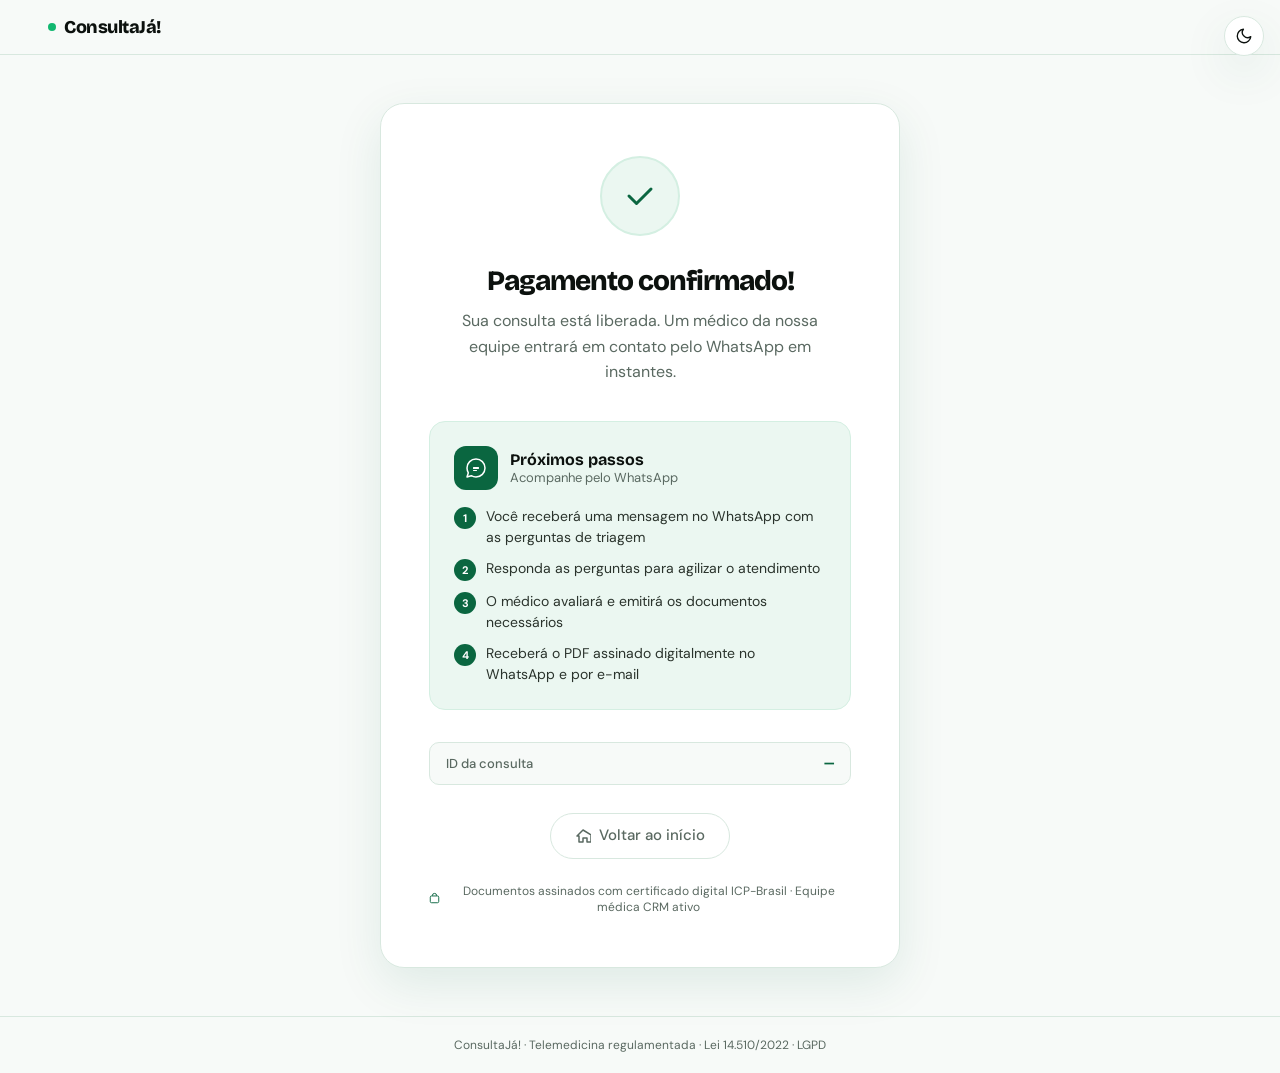
==== confirmacao.html @ ecbd7cae "feat(css): adiciona .cj-card ao design system + migra confirmacao components.css: - .cj-card (bg sur" ====
<!DOCTYPE html>
<html lang="pt-BR">
<head>
<meta charset="UTF-8">
<meta name="viewport" content="width=device-width, initial-scale=1.0">
<title>Consulta Confirmada — ConsultaJá!</title>

<!-- Theme init (evita FOUC) -->
<script>
(function(){
  const s = localStorage.getItem('cj-theme');
  const d = window.matchMedia && window.matchMedia('(prefers-color-scheme: dark)').matches;
  document.documentElement.setAttribute('data-theme', s || (d ? 'dark' : 'light'));
})();
</script>

<link href="https://fonts.googleapis.com/css2?family=Bricolage+Grotesque:opsz,wght@12..96,400;12..96,500;12..96,700;12..96,800&family=DM+Sans:ital,opsz,wght@0,9..40,300;0,9..40,400;0,9..40,500;1,9..40,300&display=swap" rel="stylesheet">
<link rel="stylesheet" href="css/theme.css">
<link rel="stylesheet" href="css/components.css">
<style>
*,*::before,*::after{box-sizing:border-box;margin:0;padding:0}
/* Variáveis principais herdadas de theme.css */
html,body{height:100%;margin:0}
body{
  font-family:'DM Sans',sans-serif;
  min-height:100vh;
  display:flex;flex-direction:column;
}

nav{
  display:flex;align-items:center;justify-content:space-between;
  padding:16px 48px;
  border-bottom:1px solid var(--border);
  background:var(--white);
}
.logo{
  font-family:'Bricolage Grotesque',sans-serif;
  font-size:18px;font-weight:800;color:var(--ink);
  text-decoration:none;letter-spacing:-.5px;
  display:flex;align-items:center;gap:8px;
}
.logo-dot{width:8px;height:8px;border-radius:50%;background:var(--green3)}

main{
  flex:1;display:flex;align-items:center;justify-content:center;
  padding:48px 24px;
}

/* base + sombra agora vem do .cj-card.cj-card-xl.cj-card-shadow (components.css) */
.card{
  padding:52px 48px;          /* override do .cj-card-xl (32px) — mantém respiro original */
  max-width:520px;width:100%;
  text-align:center;
  opacity:0;
  animation:cardIn .6s .1s forwards;
}
@keyframes cardIn{
  from{opacity:0;transform:translateY(24px)}
  to{opacity:1;transform:translateY(0)}
}

.check-circle{
  width:80px;height:80px;border-radius:50%;
  background:var(--pale);
  border:2px solid var(--pale2);
  display:flex;align-items:center;justify-content:center;
  margin:0 auto 28px;
  animation:popIn .5s .4s both;
}
@keyframes popIn{
  from{transform:scale(0)}
  to{transform:scale(1)}
}
.check-circle svg{color:var(--green)}

.card-title{
  font-family:'Bricolage Grotesque',sans-serif;
  font-size:28px;font-weight:800;
  color:var(--ink);letter-spacing:-1px;
  margin-bottom:10px;
}
.card-sub{
  font-size:16px;color:var(--muted);
  line-height:1.6;margin-bottom:36px;
  max-width:380px;margin-left:auto;margin-right:auto;
}

/* WhatsApp info */
.wpp-box{
  background:var(--pale);
  border:1.5px solid var(--pale2);
  border-radius:16px;
  padding:24px;
  margin-bottom:32px;
  text-align:left;
}
.wpp-header{
  display:flex;align-items:center;gap:12px;
  margin-bottom:16px;
}
.wpp-icon{
  width:44px;height:44px;border-radius:12px;
  background:var(--green);
  display:flex;align-items:center;justify-content:center;
  color:#fff;flex-shrink:0;
}
.wpp-title{
  font-family:'Bricolage Grotesque',sans-serif;
  font-size:16px;font-weight:700;color:var(--ink);
}
.wpp-sub{font-size:13px;color:var(--muted)}
.wpp-steps{list-style:none;display:flex;flex-direction:column;gap:10px}
.wpp-step{
  display:flex;align-items:flex-start;gap:10px;
  font-size:14px;color:var(--ink2);line-height:1.5;
}
.wpp-num{
  width:22px;height:22px;border-radius:50%;
  background:var(--green);color:#fff;
  font-size:11px;font-weight:700;
  display:flex;align-items:center;justify-content:center;
  flex-shrink:0;margin-top:1px;
}

/* ID consulta */
.consulta-id{
  background:var(--white);
  border:1px solid var(--border);
  border-radius:10px;
  padding:12px 16px;
  display:flex;align-items:center;justify-content:space-between;
  margin-bottom:28px;
  font-size:13px;
}
.id-label{color:var(--muted);font-weight:500}
.id-value{
  font-family:'Bricolage Grotesque',sans-serif;
  font-weight:700;color:var(--green);
  letter-spacing:.5px;
}

.btn-home{
  display:inline-flex;align-items:center;gap:8px;
  background:var(--green);color:#fff;
  font-family:'DM Sans',sans-serif;font-size:15px;font-weight:500;
  padding:14px 32px;border-radius:100px;
  text-decoration:none;
  transition:background .2s,transform .15s;
  box-shadow:0 4px 20px rgba(10,102,64,.2);
}
.btn-home:hover{background:var(--green2);transform:translateY(-1px)}

.trust-row{
  margin-top:24px;
  display:flex;align-items:center;justify-content:center;gap:6px;
  font-size:12px;color:var(--muted);
}
.trust-row svg{color:var(--green)}

footer{
  padding:20px 48px;
  border-top:1px solid var(--border);
  text-align:center;
  font-size:12px;color:var(--muted);
}

@media(max-width:600px){
  nav{padding:14px 20px}
  main{padding:24px 16px;align-items:flex-start}
  .card{padding:36px 24px}
  footer{padding:16px 20px}
}
</style>
</head>
<body>
<button class="theme-toggle-fab" onclick="cjToggleTheme()" aria-label="Alternar tema dark/light" title="Alternar tema">
  <svg class="icon-moon" viewBox="0 0 24 24" fill="none" stroke="currentColor" stroke-width="1.8" stroke-linecap="round" stroke-linejoin="round"><path d="M21 12.79A9 9 0 1 1 11.21 3 7 7 0 0 0 21 12.79z"/></svg>
  <svg class="icon-sun" viewBox="0 0 24 24" fill="none" stroke="currentColor" stroke-width="1.8" stroke-linecap="round" stroke-linejoin="round"><circle cx="12" cy="12" r="4"/><path d="M12 2v2M12 20v2M4.93 4.93l1.41 1.41M17.66 17.66l1.41 1.41M2 12h2M20 12h2M4.93 19.07l1.41-1.41M17.66 6.34l1.41-1.41"/></svg>
</button>
<script>
function cjToggleTheme(){const c=document.documentElement.getAttribute('data-theme')||'light';const n=c==='dark'?'light':'dark';document.documentElement.setAttribute('data-theme',n);localStorage.setItem('cj-theme',n)}
</script>

<nav>
  <a href="index.html" class="logo">
    <div class="logo-dot"></div>
    ConsultaJá!
  </a>
</nav>

<main>
  <div class="card cj-card cj-card-xl cj-card-shadow">
    <div class="check-circle">
      <svg width="36" height="36" viewBox="0 0 36 36" fill="none">
        <path d="M7 18l7.5 7.5L29 11" stroke="currentColor" stroke-width="3" stroke-linecap="round" stroke-linejoin="round"/>
      </svg>
    </div>

    <div class="card-title">Pagamento confirmado!</div>
    <p class="card-sub">
      Sua consulta está liberada. Um médico da nossa equipe entrará em contato pelo WhatsApp em instantes.
    </p>

    <div class="wpp-box">
      <div class="wpp-header">
        <div class="wpp-icon">
          <svg width="22" height="22" viewBox="0 0 22 22" fill="none">
            <path d="M11 2C6.03 2 2 6.03 2 11c0 1.77.49 3.42 1.34 4.83L2 20l4.3-1.31A8.96 8.96 0 0011 20c4.97 0 9-4.03 9-9s-4.03-9-9-9z" stroke="white" stroke-width="1.5" stroke-linejoin="round"/>
            <path d="M8 10.5c0-.28.22-.5.5-.5h5c.28 0 .5.22.5.5v1c0 .28-.22.5-.5.5h-5a.5.5 0 01-.5-.5v-1zM8 13.5c0-.28.22-.5.5-.5h3c.28 0 .5.22.5.5v.5H8v-.5z" fill="white"/>
          </svg>
        </div>
        <div>
          <div class="wpp-title">Próximos passos</div>
          <div class="wpp-sub">Acompanhe pelo WhatsApp</div>
        </div>
      </div>
      <ul class="wpp-steps">
        <li class="wpp-step">
          <div class="wpp-num">1</div>
          Você receberá uma mensagem no WhatsApp com as perguntas de triagem
        </li>
        <li class="wpp-step">
          <div class="wpp-num">2</div>
          Responda as perguntas para agilizar o atendimento
        </li>
        <li class="wpp-step">
          <div class="wpp-num">3</div>
          O médico avaliará e emitirá os documentos necessários
        </li>
        <li class="wpp-step">
          <div class="wpp-num">4</div>
          Receberá o PDF assinado digitalmente no WhatsApp e por e-mail
        </li>
      </ul>
    </div>

    <div class="consulta-id">
      <span class="id-label">ID da consulta</span>
      <span class="id-value" id="consulta-id-display">—</span>
    </div>

    <button id="btn-acompanhar" type="button" style="
      display:none;
      width:100%;padding:14px 24px;margin-bottom:12px;
      background:var(--green);color:#fff;
      font-family:'DM Sans',sans-serif;font-size:15px;font-weight:600;
      border:none;border-radius:100px;cursor:pointer;
      box-shadow:0 4px 20px rgba(10,102,64,.2);
      transition:background .2s,transform .15s,opacity .2s;
      gap:8px;align-items:center;justify-content:center;">
      <svg width="16" height="16" viewBox="0 0 24 24" fill="none" style="vertical-align:middle;margin-right:6px">
        <rect x="3" y="4" width="18" height="14" rx="2" stroke="currentColor" stroke-width="1.7"/>
        <path d="M3 9h18M8 21h8M12 18v3" stroke="currentColor" stroke-width="1.7" stroke-linecap="round"/>
      </svg>
      <span id="btn-acompanhar-label">Acompanhar consulta no navegador</span>
    </button>
    <div id="btn-acompanhar-msg" style="
      display:none;font-size:12px;color:var(--muted);
      text-align:center;margin:-6px 0 14px;line-height:1.5;"></div>

    <a href="index.html" class="cj-btn-ghost">
      <svg width="16" height="16" viewBox="0 0 16 16" fill="none"><path d="M8 2L2 8h2v6h4v-4h4v4h4V8h2L8 2z" stroke="currentColor" stroke-width="1.5" stroke-linejoin="round"/></svg>
      Voltar ao início
    </a>

    <div class="trust-row">
      <svg width="13" height="13" viewBox="0 0 13 13" fill="none"><rect x="1.5" y="3.5" width="10" height="8" rx="1.5" stroke="currentColor" stroke-width="1.1"/><path d="M4 3.5V3a2.5 2.5 0 015 0v.5" stroke="currentColor" stroke-width="1.1"/></svg>
      Documentos assinados com certificado digital ICP-Brasil · Equipe médica CRM ativo
    </div>
  </div>
</main>

<footer>
  ConsultaJá! · Telemedicina regulamentada · Lei 14.510/2022 · LGPD
</footer>

<script>
// ── Detectar callback VIDaaS ──
const urlParams = new URLSearchParams(window.location.search);
const vidaasCode = urlParams.get('code');

if (vidaasCode) {
  // Veio do VIDaaS — processar token
  const codeVerifier = sessionStorage.getItem('vidaas_code_verifier');
  const medicoId = sessionStorage.getItem('vidaas_medico_id');
  const lifetime = sessionStorage.getItem('vidaas_lifetime') || '43200';

  const card = document.querySelector('.card');
  card.innerHTML = `
    <div style="text-align:center">
      <div style="width:48px;height:48px;border:3px solid var(--border);border-top-color:var(--green);border-radius:50%;animation:spin .8s linear infinite;margin:0 auto 20px"></div>
      <style>@keyframes spin{to{transform:rotate(360deg)}}</style>
      <div style="font-family:'Bricolage Grotesque',sans-serif;font-size:20px;font-weight:700;color:var(--ink);margin-bottom:8px">Ativando assinatura digital...</div>
      <div style="font-size:13px;color:var(--muted)">Aguarde, processando autorização</div>
    </div>
  `;

  if (!codeVerifier) {
    card.innerHTML = `
      <div style="text-align:center">
        <div style="font-size:20px;font-weight:700;color:#DC2626;margin-bottom:8px">Sessão expirada</div>
        <div style="font-size:13px;color:var(--muted);margin-bottom:20px">Inicie novamente pelo dashboard</div>
        <a href="dashboard.html" style="color:var(--green);font-weight:600;text-decoration:none">Voltar ao dashboard</a>
      </div>
    `;
  } else {
    fetch('https://n8nconsultaja.duckdns.org/webhook/consultaja-vidaas-token', {
      method: 'POST',
      headers: { 'Content-Type': 'application/json' },
      body: JSON.stringify({
        code: vidaasCode,
        code_verifier: codeVerifier,
        medico_id: medicoId,
        lifetime: parseInt(lifetime)
      })
    })
    .then(r => r.json())
    .then(data => {
      sessionStorage.removeItem('vidaas_code_verifier');
      sessionStorage.removeItem('vidaas_medico_id');
      sessionStorage.removeItem('vidaas_lifetime');

      if (data.success) {
        const hours = Math.round(parseInt(lifetime) / 3600);
        card.innerHTML = `
          <div style="text-align:center">
            <div style="width:64px;height:64px;border-radius:50%;background:var(--pale);display:flex;align-items:center;justify-content:center;margin:0 auto 20px">
              <svg width="28" height="28" viewBox="0 0 28 28" fill="none"><path d="M6 14l6 6 10-10" stroke="#0A6640" stroke-width="3" stroke-linecap="round" stroke-linejoin="round"/></svg>
            </div>
            <div style="font-family:'Bricolage Grotesque',sans-serif;font-size:20px;font-weight:700;color:var(--ink);margin-bottom:8px">Assinatura ativada!</div>
            <div style="font-size:14px;color:var(--green);font-weight:600;margin-bottom:4px">Válida por ${hours} horas</div>
            <div style="font-size:13px;color:var(--muted);margin-bottom:24px">Você já pode aprovar consultas e assinar documentos.</div>
            <a href="dashboard.html" style="display:inline-block;padding:12px 28px;background:var(--green);color:#fff;font-family:'DM Sans',sans-serif;font-size:14px;font-weight:600;border-radius:100px;text-decoration:none">Voltar ao dashboard</a>
          </div>
        `;
      } else {
        card.innerHTML = `
          <div style="text-align:center">
            <div style="font-size:20px;font-weight:700;color:#DC2626;margin-bottom:8px">Erro na ativação</div>
            <div style="font-size:13px;color:var(--muted);margin-bottom:20px">${data.error || 'Tente novamente pelo dashboard'}</div>
            <a href="dashboard.html" style="color:var(--green);font-weight:600;text-decoration:none">Voltar ao dashboard</a>
          </div>
        `;
      }
    })
    .catch(() => {
      card.innerHTML = `
        <div style="text-align:center">
          <div style="font-size:20px;font-weight:700;color:#DC2626;margin-bottom:8px">Erro de conexão</div>
          <div style="font-size:13px;color:var(--muted);margin-bottom:20px">Verifique sua internet e tente novamente</div>
          <a href="dashboard.html" style="color:var(--green);font-weight:600;text-decoration:none">Voltar ao dashboard</a>
        </div>
      `;
    });
  }
} else {
  // Fluxo normal — confirmação de pagamento
  const paymentId = sessionStorage.getItem('pix_payment_id') || '';
  document.getElementById('consulta-id-display').textContent = paymentId || '—';

  // ── Botão "Acompanhar consulta no navegador" ──
  // Chama Railway /paciente/iniciar-sessao-publica passando payment_id; backend
  // valida no Mercado Pago, gera JWT, retorna URL com ?t=<jwt>. Se a consulta
  // ainda não foi criada pelo n8n (race), faz retry automático.
  const API_BASE = 'https://web-production-0c606.up.railway.app';
  const btn = document.getElementById('btn-acompanhar');
  const btnLabel = document.getElementById('btn-acompanhar-label');
  const btnMsg = document.getElementById('btn-acompanhar-msg');

  if (!paymentId) {
    // Sem payment_id na sessionStorage — paciente abriu confirmacao.html
    // direto sem passar pelo Pix. Esconde o botão.
    btn.style.display = 'none';
  } else {
    btn.style.display = 'inline-flex';

    async function pedirSessao(tentativa = 1) {
      const MAX_TENTATIVAS = 4;
      const ESPERA_RETRY_MS = 3000;

      btnLabel.textContent = tentativa === 1 ? 'Abrindo sua consulta...' : `Aguardando processamento... (${tentativa}/${MAX_TENTATIVAS})`;
      btn.disabled = true;
      btn.style.opacity = '.7';
      btnMsg.style.display = 'none';

      try {
        const r = await fetch(`${API_BASE}/paciente/iniciar-sessao-publica`, {
          method: 'POST',
          headers: { 'Content-Type': 'application/json' },
          body: JSON.stringify({ payment_id: paymentId })
        });
        const data = await r.json();

        if (r.ok && data.ok && data.url) {
          window.location.href = data.url;
          return;
        }

        // 409 com retry=true → consulta ainda não criada pelo n8n, espera e tenta de novo
        if (r.status === 409 && data.retry && tentativa < MAX_TENTATIVAS) {
          setTimeout(() => pedirSessao(tentativa + 1), ESPERA_RETRY_MS);
          return;
        }

        // Outros erros → reabilita botão e mostra fallback (paciente pode tentar
        // novamente clicando, ou ignorar e seguir pelo WhatsApp).
        throw new Error(data.erro || `HTTP ${r.status}`);
      } catch (e) {
        btn.disabled = false;
        btn.style.opacity = '1';
        btn.style.cursor = 'pointer';
        btnLabel.textContent = 'Tentar abrir consulta de novo';
        btnMsg.style.display = 'block';
        btnMsg.textContent = 'Tudo certo — você também receberá as instruções pelo WhatsApp em instantes.';
      }
    }

    btn.addEventListener('click', () => pedirSessao(1));

    // ── Auto-redirect ── (reduz fricção pós-pagamento)
    // 1.2s de delay pra paciente ler "Pagamento confirmado!" antes de sair daqui.
    // Se falhar, fallback amigável reabilita o botão pra retentar manualmente.
    setTimeout(() => pedirSessao(1), 1200);
  }
}
</script>
</body>
</html>
---- css/theme.css ----
/* ╔═══════════════════════════════════════════════════════════════════════╗
   ║  ConsultaJá! — Variáveis de tema (light + dark)                       ║
   ║                                                                       ║
   ║  Importado por todas as páginas via:                                  ║
   ║    <link rel="stylesheet" href="css/theme.css">                       ║
   ║                                                                       ║
   ║  Toggle de tema fica APENAS no index.html. Outras páginas herdam      ║
   ║  via localStorage 'cj-theme'. Script de inicialização é inline no     ║
   ║  <head> de cada página pra evitar FOUC (flash of unstyled content):   ║
   ║                                                                       ║
   ║    <script>                                                           ║
   ║    (function(){                                                       ║
   ║      const s = localStorage.getItem('cj-theme');                      ║
   ║      const d = window.matchMedia('(prefers-color-scheme: dark)')      ║
   ║                  .matches;                                            ║
   ║      document.documentElement.setAttribute('data-theme',              ║
   ║        s || (d ? 'dark' : 'light'));                                  ║
   ║    })();                                                              ║
   ║    </script>                                                          ║
   ║                                                                       ║
   ║  Este arquivo NUNCA define layout — só variáveis + transições.        ║
   ║  Cada página mantém seu CSS específico inline.                        ║
   ╚═══════════════════════════════════════════════════════════════════════╝ */

:root,
[data-theme="light"] {
  /* ── Texto ── */
  --ink:           #0C110E;
  --ink2:          #2A332C;
  --muted:         #5A6961;

  /* ── Brand verde ── */
  --green:         #0A6640;
  --green2:        #0D8A55;
  --green3:        #12B870;

  /* ── Fundos suaves ── */
  --pale:          #EBF7F1;
  --pale2:         #D4EFE2;
  --white:         #F7FAF8;
  --border:        #D8E8DF;
  --chat-bg:       #F0F9F4;

  /* ── Surfaces (cards, modais, chat msgs do médico/IA) ── */
  --surface:       #FFFFFF;
  --surface-2:     #F7FAF8;
  --nav-bg:        rgba(247, 250, 248, 0.9);
  --overlay:       rgba(12, 17, 14, 0.4);

  /* ── Seções com fundo escuro (mantém escuro mesmo no light) ── */
  --dark-section:        #0C110E;
  --dark-section-text:   #F7FAF8;
  --dark-on-dark:        rgba(255, 255, 255, 0.55);
  --dark-on-dark-faint:  rgba(255, 255, 255, 0.08);

  /* ── Gradientes do hero (index.html) ── */
  --hero-grad-1: rgba(247, 250, 248, 0.97);
  --hero-grad-2: rgba(247, 250, 248, 0.94);
  --hero-grad-3: rgba(247, 250, 248, 0.75);
  --hero-grad-4: rgba(247, 250, 248, 0.35);
  --hero-grad-5: rgba(247, 250, 248, 0.15);

  /* ── Sombras ── */
  --shadow-soft:       0 32px 80px rgba(10, 102, 64, 0.12), 0 4px 16px rgba(0, 0, 0, 0.06);
  --shadow-card:       0 16px 48px rgba(10, 102, 64, 0.10);
  --shadow-btn:        0 6px 24px rgba(10, 102, 64, 0.28);
  --shadow-btn-hover:  0 10px 32px rgba(10, 102, 64, 0.38);
  --shadow-preco:      0 24px 60px rgba(10, 102, 64, 0.12);
  --ring-dot:          rgba(10, 102, 64, 0.06);

  /* ── Status (badges aguardando_medico, em_atendimento, concluida, etc) ──
     Mantemos pasteis pra contraste em light. Dark sobrescreve abaixo.    */
  --warning:     #D97706;
  --warning-bg:  #FFFBEB;
  --danger:      #DC2626;
  --danger-bg:   #FEF2F2;
  --success:     #059669;
  --success-bg:  #ECFDF5;
}

[data-theme="dark"] {
  /* ── Texto ── */
  --ink:           #F7FAF8;
  --ink2:          #CEDDD3;
  --muted:         #9AB0A3;

  /* ── Brand verde (mais brilhante pra contraste em fundo escuro) ── */
  --green:         #12B870;
  --green2:        #18D184;
  --green3:        #4BE4A6;

  /* ── Fundos suaves (soft dark — leve pra site médico, não preto pitch) ── */
  --pale:          #1A2E25;
  --pale2:         #25453B;
  --white:         #0E1A14;
  --border:        #2A4736;
  --chat-bg:       #13211B;

  /* ── Surfaces (escuras mas suavizadas) ── */
  --surface:       #162A22;
  --surface-2:     #1C342A;
  --nav-bg:        rgba(3, 16, 11, 0.82);
  --overlay:       rgba(0, 0, 0, 0.6);

  /* ── Seções "escuras" ficam ainda mais pretas em dark ── */
  --dark-section:        #010806;
  --dark-section-text:   #F7FAF8;
  --dark-on-dark:        rgba(255, 255, 255, 0.6);
  --dark-on-dark-faint:  rgba(255, 255, 255, 0.06);

  /* ── Gradientes do hero (escuros) ── */
  --hero-grad-1: rgba(3, 16, 11, 0.97);
  --hero-grad-2: rgba(3, 16, 11, 0.94);
  --hero-grad-3: rgba(3, 16, 11, 0.78);
  --hero-grad-4: rgba(3, 16, 11, 0.42);
  --hero-grad-5: rgba(3, 16, 11, 0.18);

  /* ── Sombras (mais escuras + glow verde sutil nos botões) ── */
  --shadow-soft:       0 32px 80px rgba(0, 0, 0, 0.6), 0 4px 16px rgba(0, 0, 0, 0.3);
  --shadow-card:       0 16px 48px rgba(0, 0, 0, 0.45);
  --shadow-btn:        0 6px 24px rgba(18, 184, 112, 0.25);
  --shadow-btn-hover:  0 10px 32px rgba(18, 184, 112, 0.35);
  --shadow-preco:      0 24px 60px rgba(0, 0, 0, 0.5);
  --ring-dot:          rgba(75, 228, 166, 0.08);

  /* ── Status (cores um pouco mais saturadas em fundo escuro) ── */
  --warning:     #FBBF24;
  --warning-bg:  rgba(251, 191, 36, 0.12);
  --danger:      #F87171;
  --danger-bg:   rgba(248, 113, 113, 0.12);
  --success:     #34D399;
  --success-bg:  rgba(52, 211, 153, 0.12);
}

/* ── Transições suaves ao alternar tema ──
   Aplicado em TODOS os elementos pra evitar "flash" de cor ao trocar.
   Performance OK pq é GPU-accelerated (color/background-color/border).  */
html {
  color-scheme: light dark;
}

body {
  background: var(--white);
  color: var(--ink);
  transition: background 0.2s ease, color 0.2s ease;
}

body * {
  transition: background-color 0.2s ease,
              border-color 0.2s ease,
              color 0.2s ease,
              box-shadow 0.2s ease,
              fill 0.2s ease,
              stroke 0.2s ease;
}

/* ── Toggle flutuante de tema ──
   Botão circular fixo no canto superior direito. Funciona em qualquer
   página sem perturbar o layout. Aplica em todas as páginas exceto
   index (que tem o toggle integrado no nav).

   Uso:
     <button class="theme-toggle-fab" onclick="cjToggleTheme()" aria-label="Alternar tema">
       <svg class="icon-sun" ...>...</svg>
       <svg class="icon-moon" ...>...</svg>
     </button>
*/
.theme-toggle-fab {
  position: fixed;
  top: 16px;
  right: 16px;
  z-index: 9000;            /* acima de quase tudo, abaixo de modais críticos */
  width: 40px;
  height: 40px;
  border-radius: 50%;
  background: var(--surface);
  border: 1.5px solid var(--border);
  color: var(--ink);
  cursor: pointer;
  display: flex;
  align-items: center;
  justify-content: center;
  box-shadow: var(--shadow-card);
  transition: background 0.15s ease, color 0.15s ease, border-color 0.15s ease, transform 0.1s ease;
}
.theme-toggle-fab:hover {
  border-color: var(--green);
  color: var(--green);
  transform: translateY(-1px);
}
.theme-toggle-fab svg {
  width: 18px;
  height: 18px;
}
.theme-toggle-fab .icon-sun  { display: none; }
.theme-toggle-fab .icon-moon { display: block; }
[data-theme="dark"] .theme-toggle-fab .icon-sun  { display: block; }
[data-theme="dark"] .theme-toggle-fab .icon-moon { display: none; }

@media (max-width: 480px) {
  .theme-toggle-fab { top: 10px; right: 10px; width: 36px; height: 36px; }
}

/* ── Foco de teclado visível (acessibilidade WCAG 2.4.7) ──
   Contorno verde brilhante em qualquer elemento focável via teclado.
   `:focus-visible` só ativa em foco por teclado — não polui clique de mouse. */
:focus-visible {
  outline: 2px solid var(--green3);
  outline-offset: 2px;
  border-radius: inherit;
}

/* ── Respeita preferência de movimento reduzido (WCAG 2.3.3) ──
   Cancela animações longas e transições para usuários com sensibilidade
   vestibular ou que preferiram reduzir movimento no SO. */
@media (prefers-reduced-motion: reduce) {
  *, *::before, *::after {
    animation-duration: 0.01ms !important;
    animation-iteration-count: 1 !important;
    transition-duration: 0.01ms !important;
    scroll-behavior: auto !important;
  }
}
---- css/components.css ----
/* ╔═══════════════════════════════════════════════════════════════════════╗
   ║  ConsultaJá! — Componentes reutilizáveis (.cj-*)                      ║
   ║                                                                       ║
   ║  Importado APÓS theme.css em todas as páginas:                        ║
   ║    <link rel="stylesheet" href="css/theme.css">                       ║
   ║    <link rel="stylesheet" href="css/components.css">                  ║
   ║                                                                       ║
   ║  Padrão BEM-like: variantes em classes próprias, modifiers compõem.   ║
   ║  Ex: <button class="cj-btn-primary cj-btn-lg cj-btn-block">           ║
   ║                                                                       ║
   ║  Convenção: classes legacy (.btn-main, .auth-btn, .search-btn etc)    ║
   ║  continuam funcionando — migração é gradual, página por página.       ║
   ╚═══════════════════════════════════════════════════════════════════════╝ */


/* ════════════════════════════════════════════════════════════════════════
   BUTTONS — base + 4 variantes + modifiers de tamanho/forma/largura
   ════════════════════════════════════════════════════════════════════════ */

.cj-btn-primary,
.cj-btn-secondary,
.cj-btn-ghost,
.cj-btn-danger {
  font-family: 'DM Sans', sans-serif;
  font-size: 15px;
  font-weight: 500;
  padding: 14px 24px;
  border-radius: 100px;
  border: 1.5px solid transparent;
  cursor: pointer;
  display: inline-flex;
  align-items: center;
  justify-content: center;
  gap: 8px;
  text-decoration: none;
  white-space: nowrap;
  line-height: 1;
  -webkit-tap-highlight-color: transparent;
  transition: background 0.2s, color 0.2s, border-color 0.2s,
              transform 0.15s, box-shadow 0.2s, opacity 0.15s;
}

.cj-btn-primary:disabled,
.cj-btn-secondary:disabled,
.cj-btn-ghost:disabled,
.cj-btn-danger:disabled {
  opacity: 0.5;
  cursor: not-allowed;
  transform: none !important;
}

/* ── Variantes ─────────────────────────────────────────────────────── */

/* Primary — CTA principal (verde sólido) */
.cj-btn-primary {
  background: var(--green);
  color: #fff;
  box-shadow: var(--shadow-btn);
}
.cj-btn-primary:hover:not(:disabled) {
  background: var(--green2);
  transform: translateY(-1px);
  box-shadow: var(--shadow-btn-hover);
}

/* Secondary — ação importante mas não principal (verde outline) */
.cj-btn-secondary {
  background: transparent;
  color: var(--green);
  border-color: var(--green);
}
.cj-btn-secondary:hover:not(:disabled) {
  background: var(--green);
  color: #fff;
}

/* Ghost — ação terciária / cancelar (cinza transparente) */
.cj-btn-ghost {
  background: transparent;
  color: var(--muted);
  border-color: var(--border);
}
.cj-btn-ghost:hover:not(:disabled) {
  border-color: var(--green);
  color: var(--green);
  background: var(--pale);
}

/* Danger — ações destrutivas (logout, encerrar videochamada, deletar) */
.cj-btn-danger {
  background: var(--danger);
  color: #fff;
}
.cj-btn-danger:hover:not(:disabled) {
  filter: brightness(0.9);
  transform: translateY(-1px);
}

/* Warning — pendência / atenção (amarelo, ex: "Ativar assinatura digital") */
.cj-btn-warning {
  background: var(--warning-bg);
  color: var(--warning);
  border-color: var(--warning);
}
.cj-btn-warning:hover:not(:disabled) {
  background: var(--warning);
  color: #fff;
}

/* Success — estado completo / ativo (verde mais discreto que primary) */
.cj-btn-success {
  background: var(--success-bg);
  color: var(--success);
  border-color: var(--success);
  cursor: default;
}
.cj-btn-success:hover:not(:disabled) {
  background: var(--success-bg);
}

/* ── Modifiers ─────────────────────────────────────────────────────── */
/* Combinam com qualquer variante: <button class="cj-btn-primary cj-btn-sm"> */

/* Tamanho */
.cj-btn-xs  { padding: 6px 14px; font-size: 12px; gap: 6px; font-weight: 600; }
.cj-btn-sm  { padding: 12px 20px; font-size: 14px; gap: 6px; }
.cj-btn-md  { padding: 14px 24px; font-size: 15px; gap: 8px; }   /* default explícito */
.cj-btn-lg  { padding: 17px 32px; font-size: 17px; gap: 10px; font-weight: 600; }

/* Forma — sobrescreve o pill (100px) padrão */
.cj-btn-rounded { border-radius: 12px; }
.cj-btn-square  { border-radius: 6px; }

/* Largura — full width (útil em formulários e mobile) */
.cj-btn-block {
  width: 100%;
  display: flex;
}


/* ════════════════════════════════════════════════════════════════════════
   INPUTS — input, textarea, select (todos compartilham o mesmo visual)
   ════════════════════════════════════════════════════════════════════════ */

.cj-input {
  width: 100%;
  padding: 12px 16px;
  border: 1.5px solid var(--border);
  border-radius: 12px;
  font-family: 'DM Sans', sans-serif;
  font-size: 15px;
  background: var(--surface);
  color: var(--ink);
  outline: none;
  transition: border-color 0.2s, background 0.2s;
}
.cj-input:focus {
  border-color: var(--green);
}
.cj-input::placeholder {
  color: var(--muted);
}
.cj-input:disabled {
  opacity: 0.6;
  cursor: not-allowed;
  background: var(--white);
}

/* Estado de erro — borda vermelha */
.cj-input-error {
  border-color: var(--danger);
}
.cj-input-error:focus {
  border-color: var(--danger);
}

/* ── Modifiers ─────────────────────────────────────────────────────── */

/* Tamanho */
.cj-input-sm  { padding: 8px 12px; font-size: 13px; }
.cj-input-lg  { padding: 16px 20px; font-size: 16px; }

/* Forma pill (pra chat inputs e similares) */
.cj-input-pill { border-radius: 100px; }


/* ════════════════════════════════════════════════════════════════════════
   CARDS — surface + border + radius com modifiers de tamanho e elevação
   ════════════════════════════════════════════════════════════════════════ */

.cj-card {
  background: var(--surface);
  border: 1.5px solid var(--border);
  border-radius: 16px;
  padding: 20px;
  transition: border-color 0.2s, background 0.2s, box-shadow 0.2s;
}

/* ── Tamanhos ───────────────────────────────────────────────────────── */
.cj-card-sm  { border-radius: 12px; padding: 14px; }
.cj-card-lg  { border-radius: 20px; padding: 24px; }
.cj-card-xl  { border-radius: 24px; padding: 32px; }

/* ── Modifiers ──────────────────────────────────────────────────────── */

/* Sombra — pra hero cards, confirmação, modais */
.cj-card-shadow { box-shadow: var(--shadow-card); }

/* Sem padding interno — útil pra cards com header colorido (qr-card, summary-card) */
.cj-card-flush { padding: 0; overflow: hidden; }

/* Clicável — sidebar de pacientes, lista de consultas */
.cj-card-hover { cursor: pointer; }
.cj-card-hover:hover { background: var(--pale); }

/* Estado ativo (selecionado) */
.cj-card.active,
.cj-card-active { background: var(--pale); border-color: var(--green); }


/* ════════════════════════════════════════════════════════════════════════
   FUTURO — primitivas a serem extraídas em sprints subsequentes:
   .cj-badge         — chip de status (success/warning/danger/info)
   .cj-spinner       — loader inline
   .cj-divider       — separador horizontal sutil
   ════════════════════════════════════════════════════════════════════════ */
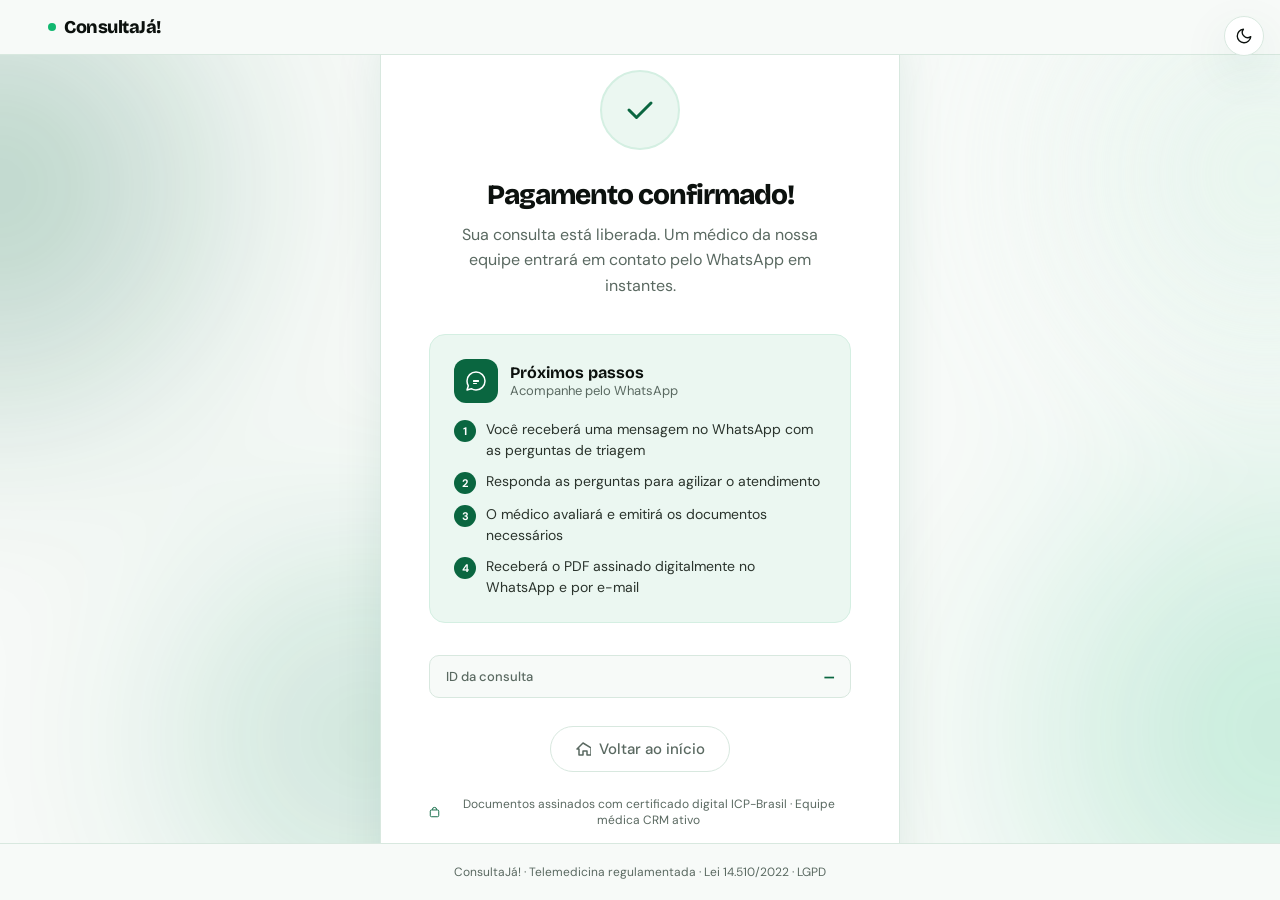
==== commit 59c22c3c: "feat(visual): 7 melhorias inspiradas em 21st.dev Todas usando vars de tema do projeto, funcionam em " ====
--- a/confirmacao.html
+++ b/confirmacao.html
@@ -17,6 +17,13 @@
 <link href="https://fonts.googleapis.com/css2?family=Bricolage+Grotesque:opsz,wght@12..96,400;12..96,500;12..96,700;12..96,800&family=DM+Sans:ital,opsz,wght@0,9..40,300;0,9..40,400;0,9..40,500;1,9..40,300&display=swap" rel="stylesheet">
 <link rel="stylesheet" href="css/theme.css">
 <link rel="stylesheet" href="css/components.css">
+
+<!-- PWA — coerência com index.html -->
+<meta name="theme-color" content="#0A6640">
+<link rel="icon" type="image/svg+xml" href="img/icon.svg">
+<link rel="apple-touch-icon" href="img/icon.svg">
+<meta name="mobile-web-app-capable" content="yes">
+<meta name="apple-mobile-web-app-capable" content="yes">
 <style>
 *,*::before,*::after{box-sizing:border-box;margin:0;padding:0}
 /* Variáveis principais herdadas de theme.css */
@@ -44,6 +51,79 @@
 main{
   flex:1;display:flex;align-items:center;justify-content:center;
   padding:48px 24px;
+  position:relative;
+  overflow:hidden;
+  isolation:isolate;
+}
+
+/* ── Aurora Background (#5) ────────────────────────────────────
+   4 blobs grandes em radial-gradient, posicionados absolutos.
+   Em light: tons claros sutis. Em dark: verde mais vivo.
+   Animação 24s flutuando devagar. */
+.aurora{
+  position:absolute;inset:-15%;
+  pointer-events:none;
+  z-index:0;
+  overflow:hidden;
+  filter:blur(90px);
+  opacity:.85;
+}
+.aurora::before,
+.aurora::after,
+.aurora-b,
+.aurora-c{
+  content:"";
+  position:absolute;
+  border-radius:50%;
+  will-change:transform;
+}
+.aurora::before{
+  /* blob 1 — verde principal, top-left */
+  width:55vw;height:55vw;
+  top:-10%;left:-10%;
+  background:radial-gradient(circle, color-mix(in oklab, var(--green) 38%, transparent) 0%, transparent 65%);
+  animation:auroraFloat1 24s ease-in-out infinite;
+}
+.aurora::after{
+  /* blob 2 — verde claro, bottom-right */
+  width:60vw;height:60vw;
+  bottom:-15%;right:-12%;
+  background:radial-gradient(circle, color-mix(in oklab, var(--green3) 32%, transparent) 0%, transparent 65%);
+  animation:auroraFloat2 28s ease-in-out infinite;
+}
+.aurora-b{
+  /* blob 3 — pale tone, top-right */
+  width:45vw;height:45vw;
+  top:-5%;right:-5%;
+  background:radial-gradient(circle, color-mix(in oklab, var(--pale2) 80%, transparent) 0%, transparent 60%);
+  animation:auroraFloat3 22s ease-in-out infinite;
+}
+.aurora-c{
+  /* blob 4 — verde2, bottom-left center */
+  width:48vw;height:48vw;
+  bottom:-8%;left:15%;
+  background:radial-gradient(circle, color-mix(in oklab, var(--green2) 28%, transparent) 0%, transparent 65%);
+  animation:auroraFloat4 26s ease-in-out infinite;
+}
+[data-theme="dark"] .aurora{
+  opacity:.7;
+  filter:blur(110px);
+}
+@keyframes auroraFloat1{
+  0%,100%{transform:translate(0,0) scale(1)}
+  50%{transform:translate(6%,4%) scale(1.08)}
+}
+@keyframes auroraFloat2{
+  0%,100%{transform:translate(0,0) scale(1)}
+  50%{transform:translate(-5%,-3%) scale(1.05)}
+}
+@keyframes auroraFloat3{
+  0%,100%{transform:translate(0,0) scale(1)}
+  50%{transform:translate(-4%,5%) scale(1.06)}
+}
+@keyframes auroraFloat4{
+  0%,100%{transform:translate(0,0) scale(1)}
+  50%{transform:translate(5%,-4%) scale(1.07)}
 }
 
 /* base + sombra agora vem do .cj-card.cj-card-xl.cj-card-shadow (components.css) */
@@ -53,6 +133,8 @@
   text-align:center;
   opacity:0;
   animation:cardIn .6s .1s forwards;
+  position:relative;
+  z-index:1;
 }
 @keyframes cardIn{
   from{opacity:0;transform:translateY(24px)}
@@ -66,12 +148,53 @@
   display:flex;align-items:center;justify-content:center;
   margin:0 auto 28px;
   animation:popIn .5s .4s both;
+  position:relative;
 }
 @keyframes popIn{
   from{transform:scale(0)}
   to{transform:scale(1)}
 }
-.check-circle svg{color:var(--green)}
+.check-circle svg{color:var(--green);position:relative;z-index:2}
+
+/* ── Sparkles (#9) ─────────────────────────────────────────────
+   12 pontinhos brilhantes emanando do centro do .check-circle no
+   momento do popIn. Disparam UMA VEZ no load. */
+.sparkle{
+  position:absolute;
+  top:50%;left:50%;
+  width:8px;height:8px;
+  margin:-4px 0 0 -4px;
+  pointer-events:none;
+  opacity:0;
+  z-index:1;
+  background:radial-gradient(circle, var(--green3) 0%, color-mix(in oklab, var(--green3) 50%, transparent) 50%, transparent 80%);
+  border-radius:50%;
+  filter:blur(.3px);
+  animation:sparkleOut 1s ease-out forwards;
+}
+[data-theme="dark"] .sparkle{
+  background:radial-gradient(circle, #BFFADC 0%, color-mix(in oklab, var(--green3) 60%, transparent) 50%, transparent 80%);
+  box-shadow:0 0 8px color-mix(in oklab, var(--green3) 60%, transparent);
+}
+/* 12 sparkles dispostos em circle, ~30° entre si, distância e delay variando */
+.sparkle.s1 { --tx: 0px;     --ty: -52px;   animation-delay:.5s;  }
+.sparkle.s2 { --tx: 26px;    --ty: -45px;   animation-delay:.55s; }
+.sparkle.s3 { --tx: 45px;    --ty: -26px;   animation-delay:.6s;  }
+.sparkle.s4 { --tx: 52px;    --ty: 0px;     animation-delay:.65s; }
+.sparkle.s5 { --tx: 45px;    --ty: 26px;    animation-delay:.7s;  }
+.sparkle.s6 { --tx: 26px;    --ty: 45px;    animation-delay:.75s; }
+.sparkle.s7 { --tx: 0px;     --ty: 52px;    animation-delay:.8s;  }
+.sparkle.s8 { --tx: -26px;   --ty: 45px;    animation-delay:.85s; }
+.sparkle.s9 { --tx: -45px;   --ty: 26px;    animation-delay:.9s;  }
+.sparkle.s10{ --tx: -52px;   --ty: 0px;     animation-delay:.55s; }
+.sparkle.s11{ --tx: -45px;   --ty: -26px;   animation-delay:.6s;  }
+.sparkle.s12{ --tx: -26px;   --ty: -45px;   animation-delay:.65s; }
+@keyframes sparkleOut{
+  0%   {opacity:0; transform:translate(0,0) scale(.3)}
+  20%  {opacity:1; transform:translate(calc(var(--tx) * .3), calc(var(--ty) * .3)) scale(1.2)}
+  60%  {opacity:.9; transform:translate(calc(var(--tx) * .8), calc(var(--ty) * .8)) scale(1)}
+  100% {opacity:0; transform:translate(var(--tx), var(--ty)) scale(.4)}
+}
 
 .card-title{
   font-family:'Bricolage Grotesque',sans-serif;
@@ -139,16 +262,7 @@
   letter-spacing:.5px;
 }
 
-.btn-home{
-  display:inline-flex;align-items:center;gap:8px;
-  background:var(--green);color:#fff;
-  font-family:'DM Sans',sans-serif;font-size:15px;font-weight:500;
-  padding:14px 32px;border-radius:100px;
-  text-decoration:none;
-  transition:background .2s,transform .15s;
-  box-shadow:0 4px 20px rgba(10,102,64,.2);
-}
-.btn-home:hover{background:var(--green2);transform:translateY(-1px)}
+/* .btn-home migrado pra .cj-btn-ghost (components.css) */
 
 .trust-row{
   margin-top:24px;
@@ -169,6 +283,17 @@
   main{padding:24px 16px;align-items:flex-start}
   .card{padding:36px 24px}
   footer{padding:16px 20px}
+}
+
+/* ── prefers-reduced-motion ────────────────────────────────────
+   Aurora estática (mantém a presença visual sem flutuar) e
+   sparkles sem animação (ficam ocultos). */
+@media (prefers-reduced-motion: reduce){
+  .aurora::before,
+  .aurora::after,
+  .aurora-b,
+  .aurora-c{ animation:none !important; }
+  .sparkle{ animation:none !important; opacity:0 !important; }
 }
 </style>
 </head>
@@ -189,8 +314,24 @@
 </nav>
 
 <main>
+  <div class="aurora" aria-hidden="true">
+    <div class="aurora-b"></div>
+    <div class="aurora-c"></div>
+  </div>
   <div class="card cj-card cj-card-xl cj-card-shadow">
     <div class="check-circle">
+      <span class="sparkle s1" aria-hidden="true"></span>
+      <span class="sparkle s2" aria-hidden="true"></span>
+      <span class="sparkle s3" aria-hidden="true"></span>
+      <span class="sparkle s4" aria-hidden="true"></span>
+      <span class="sparkle s5" aria-hidden="true"></span>
+      <span class="sparkle s6" aria-hidden="true"></span>
+      <span class="sparkle s7" aria-hidden="true"></span>
+      <span class="sparkle s8" aria-hidden="true"></span>
+      <span class="sparkle s9" aria-hidden="true"></span>
+      <span class="sparkle s10" aria-hidden="true"></span>
+      <span class="sparkle s11" aria-hidden="true"></span>
+      <span class="sparkle s12" aria-hidden="true"></span>
       <svg width="36" height="36" viewBox="0 0 36 36" fill="none">
         <path d="M7 18l7.5 7.5L29 11" stroke="currentColor" stroke-width="3" stroke-linecap="round" stroke-linejoin="round"/>
       </svg>
@@ -304,7 +445,7 @@
       </div>
     `;
   } else {
-    fetch('https://n8nconsultaja.duckdns.org/webhook/consultaja-vidaas-token', {
+    fetch('https://web-production-0c606.up.railway.app/vidaas/token', {
       method: 'POST',
       headers: { 'Content-Type': 'application/json' },
       body: JSON.stringify({
--- a/css/components.css
+++ b/css/components.css
@@ -219,8 +219,127 @@
 
 
 /* ════════════════════════════════════════════════════════════════════════
-   FUTURO — primitivas a serem extraídas em sprints subsequentes:
-   .cj-badge         — chip de status (success/warning/danger/info)
-   .cj-spinner       — loader inline
-   .cj-divider       — separador horizontal sutil
-   ════════════════════════════════════════════════════════════════════════ */
+   BADGES — chips de status (pílulas pequenas pra indicar estado)
+   Uso: <span class="cj-badge cj-badge-success">concluído</span>
+   ════════════════════════════════════════════════════════════════════════ */
+
+.cj-badge {
+  display: inline-flex;
+  align-items: center;
+  gap: 4px;
+  font-family: 'DM Sans', sans-serif;
+  font-size: 10px;
+  font-weight: 600;
+  padding: 2px 8px;
+  border-radius: 100px;
+  letter-spacing: 0.2px;
+  white-space: nowrap;
+  line-height: 1.4;
+}
+
+/* ── Variantes semânticas ──────────────────────────────────────────── */
+
+/* Verde discreto — estado positivo "pronto pra ação" (ex: SOAP pronto) */
+.cj-badge-primary { background: var(--pale);       color: var(--green);   }
+
+/* Verde forte — estado final concluído */
+.cj-badge-success { background: var(--success-bg); color: var(--success); }
+
+/* Amarelo — em andamento, atenção */
+.cj-badge-warning { background: var(--warning-bg); color: var(--warning); }
+
+/* Vermelho — urgente, paciente esperando */
+.cj-badge-danger  { background: var(--danger-bg);  color: var(--danger);  }
+
+/* Cinza — neutro, cancelado, descontinuado */
+.cj-badge-muted   { background: var(--border);     color: var(--muted);   }
+
+
+/* ════════════════════════════════════════════════════════════════════════
+   SPINNERS — loader inline + loading state pra buttons
+   ════════════════════════════════════════════════════════════════════════ */
+
+/* Visual base (18px, branco, animação 0.7s) */
+.cj-spinner {
+  width: 18px;
+  height: 18px;
+  border: 2px solid rgba(255, 255, 255, 0.3);
+  border-top-color: #fff;
+  border-radius: 50%;
+  animation: cjSpin 0.7s linear infinite;
+  flex-shrink: 0;
+  display: inline-block;
+}
+@keyframes cjSpin { to { transform: rotate(360deg); } }
+
+/* Tamanhos */
+.cj-spinner-sm { width: 14px; height: 14px; border-width: 1.5px; }
+.cj-spinner-lg { width: 24px; height: 24px; border-width: 3px; }
+
+/* Variante dark — pra usar em fundo claro (bordas escuras) */
+.cj-spinner-dark {
+  border-color: rgba(0, 0, 0, 0.15);
+  border-top-color: var(--ink);
+}
+
+/* ── Loading state pra qualquer .cj-btn-* ──
+   <button class="cj-btn-primary">
+     <span class="cj-spinner"></span>   ← escondido por padrão
+     <span>Texto</span>
+   </button>
+   JS: btn.classList.add('cj-btn-loading')
+   → esconde tudo menos spinner, desabilita interação */
+[class^="cj-btn-"]:not(.cj-btn-loading) > .cj-spinner,
+[class*=" cj-btn-"]:not(.cj-btn-loading) > .cj-spinner {
+  display: none;
+}
+.cj-btn-loading { pointer-events: none; }
+.cj-btn-loading > .cj-spinner { display: inline-block; }
+.cj-btn-loading > *:not(.cj-spinner) { display: none; }
+
+
+/* ════════════════════════════════════════════════════════════════════════
+   DIVIDER — separador horizontal sutil
+   Uso: <hr class="cj-divider"> ou <div class="cj-divider"></div>
+   ════════════════════════════════════════════════════════════════════════ */
+
+.cj-divider {
+  border: none;
+  height: 1px;
+  background: var(--border);
+  margin: 16px 0;
+}
+
+/* Modifiers */
+.cj-divider-thick { height: 2px; }
+.cj-divider-tight { margin: 8px 0; }
+.cj-divider-loose { margin: 24px 0; }
+
+/* Variante com texto centralizado: <div class="cj-divider-with-text"><span>OU</span></div> */
+.cj-divider-with-text {
+  display: flex;
+  align-items: center;
+  gap: 12px;
+  margin: 16px 0;
+}
+.cj-divider-with-text::before,
+.cj-divider-with-text::after {
+  content: '';
+  flex: 1;
+  height: 1px;
+  background: var(--border);
+}
+.cj-divider-with-text > span {
+  font-size: 11px;
+  font-weight: 600;
+  letter-spacing: 1px;
+  text-transform: uppercase;
+  color: var(--muted);
+  white-space: nowrap;
+}
+
+
+/* ════════════════════════════════════════════════════════════════════════
+   Design system completo — 6 primitivas:
+   .cj-btn-*  | .cj-input  | .cj-card  | .cj-badge  | .cj-spinner  | .cj-divider
+   ════════════════════════════════════════════════════════════════════════ */
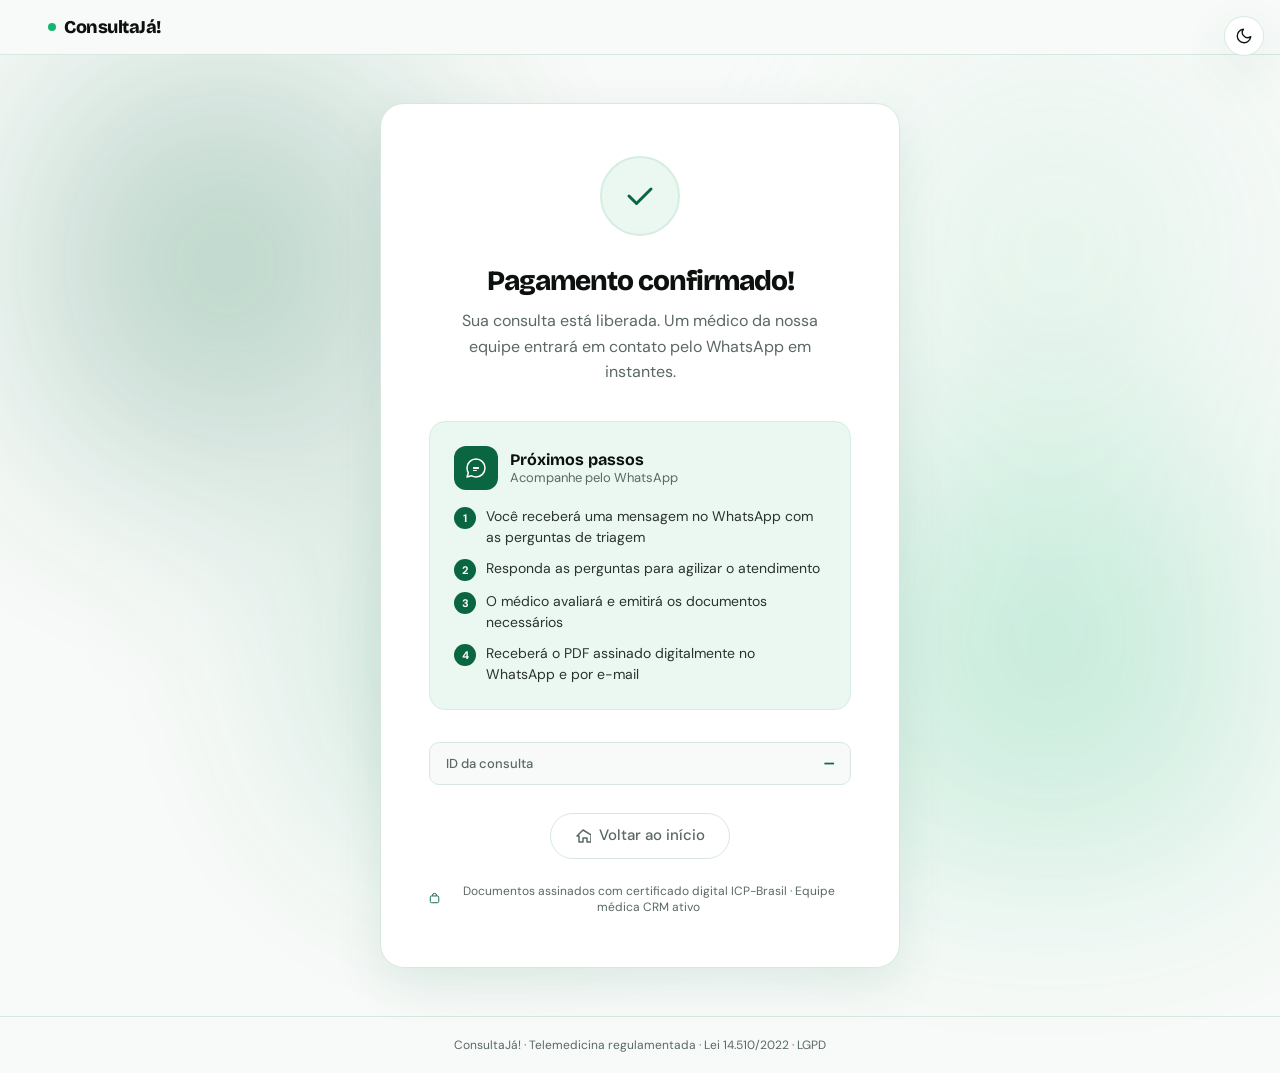
==== commit 837d6eac: "fix(confirmacao): aurora cobre viewport e card não corta no topo Aurora estava dentro do <main> com " ====
--- a/confirmacao.html
+++ b/confirmacao.html
@@ -52,18 +52,17 @@
   flex:1;display:flex;align-items:center;justify-content:center;
   padding:48px 24px;
   position:relative;
-  overflow:hidden;
-  isolation:isolate;
 }
 
 /* ── Aurora Background (#5) ────────────────────────────────────
    4 blobs grandes em radial-gradient, posicionados absolutos.
    Em light: tons claros sutis. Em dark: verde mais vivo.
-   Animação 24s flutuando devagar. */
+   Animação 24s flutuando devagar. Fixed pra cobrir o viewport
+   inteiro independente da altura do conteúdo. */
 .aurora{
-  position:absolute;inset:-15%;
+  position:fixed;inset:0;
   pointer-events:none;
-  z-index:0;
+  z-index:-1;
   overflow:hidden;
   filter:blur(90px);
   opacity:.85;
@@ -313,11 +312,12 @@
   </a>
 </nav>
 
+<div class="aurora" aria-hidden="true">
+  <div class="aurora-b"></div>
+  <div class="aurora-c"></div>
+</div>
+
 <main>
-  <div class="aurora" aria-hidden="true">
-    <div class="aurora-b"></div>
-    <div class="aurora-c"></div>
-  </div>
   <div class="card cj-card cj-card-xl cj-card-shadow">
     <div class="check-circle">
       <span class="sparkle s1" aria-hidden="true"></span>
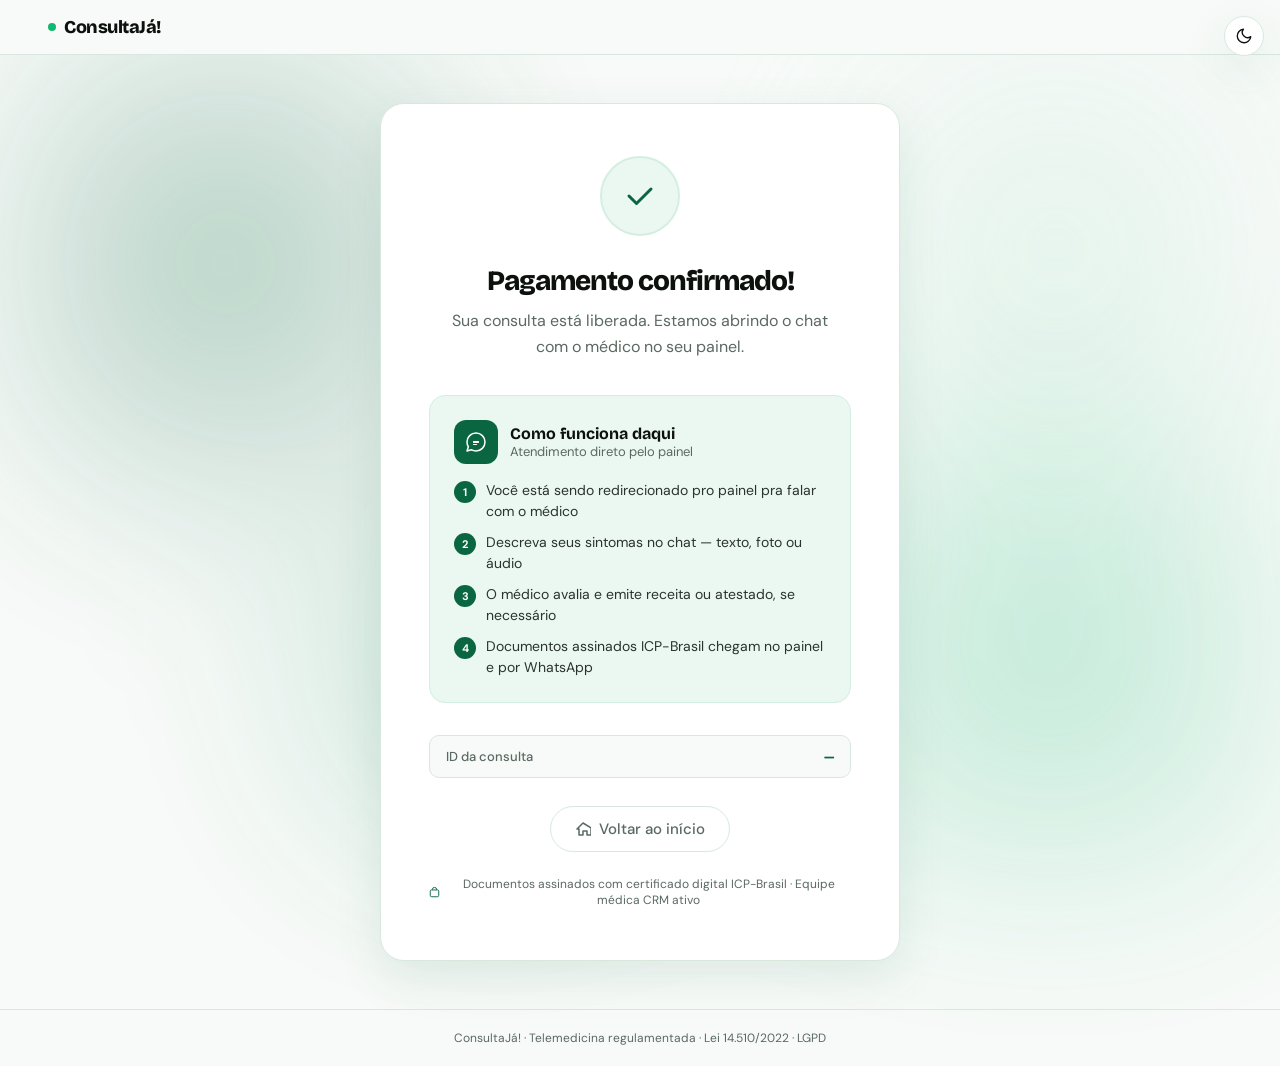
==== commit 956876e8: "fix(confirmacao): texto reflete fluxo real (atendimento no painel, não WhatsApp) Texto antigo dizia " ====
--- a/confirmacao.html
+++ b/confirmacao.html
@@ -339,7 +339,7 @@
 
     <div class="card-title">Pagamento confirmado!</div>
     <p class="card-sub">
-      Sua consulta está liberada. Um médico da nossa equipe entrará em contato pelo WhatsApp em instantes.
+      Sua consulta está liberada. Estamos abrindo o chat com o médico no seu painel.
     </p>
 
     <div class="wpp-box">
@@ -351,26 +351,26 @@
           </svg>
         </div>
         <div>
-          <div class="wpp-title">Próximos passos</div>
-          <div class="wpp-sub">Acompanhe pelo WhatsApp</div>
+          <div class="wpp-title">Como funciona daqui</div>
+          <div class="wpp-sub">Atendimento direto pelo painel</div>
         </div>
       </div>
       <ul class="wpp-steps">
         <li class="wpp-step">
           <div class="wpp-num">1</div>
-          Você receberá uma mensagem no WhatsApp com as perguntas de triagem
+          Você está sendo redirecionado pro painel pra falar com o médico
         </li>
         <li class="wpp-step">
           <div class="wpp-num">2</div>
-          Responda as perguntas para agilizar o atendimento
+          Descreva seus sintomas no chat — texto, foto ou áudio
         </li>
         <li class="wpp-step">
           <div class="wpp-num">3</div>
-          O médico avaliará e emitirá os documentos necessários
+          O médico avalia e emite receita ou atestado, se necessário
         </li>
         <li class="wpp-step">
           <div class="wpp-num">4</div>
-          Receberá o PDF assinado digitalmente no WhatsApp e por e-mail
+          Documentos assinados ICP-Brasil chegam no painel e por WhatsApp
         </li>
       </ul>
     </div>
@@ -552,7 +552,7 @@
         btn.style.cursor = 'pointer';
         btnLabel.textContent = 'Tentar abrir consulta de novo';
         btnMsg.style.display = 'block';
-        btnMsg.textContent = 'Tudo certo — você também receberá as instruções pelo WhatsApp em instantes.';
+        btnMsg.textContent = 'Tudo certo — você também receberá o link de acesso pelo WhatsApp em instantes.';
       }
     }
 
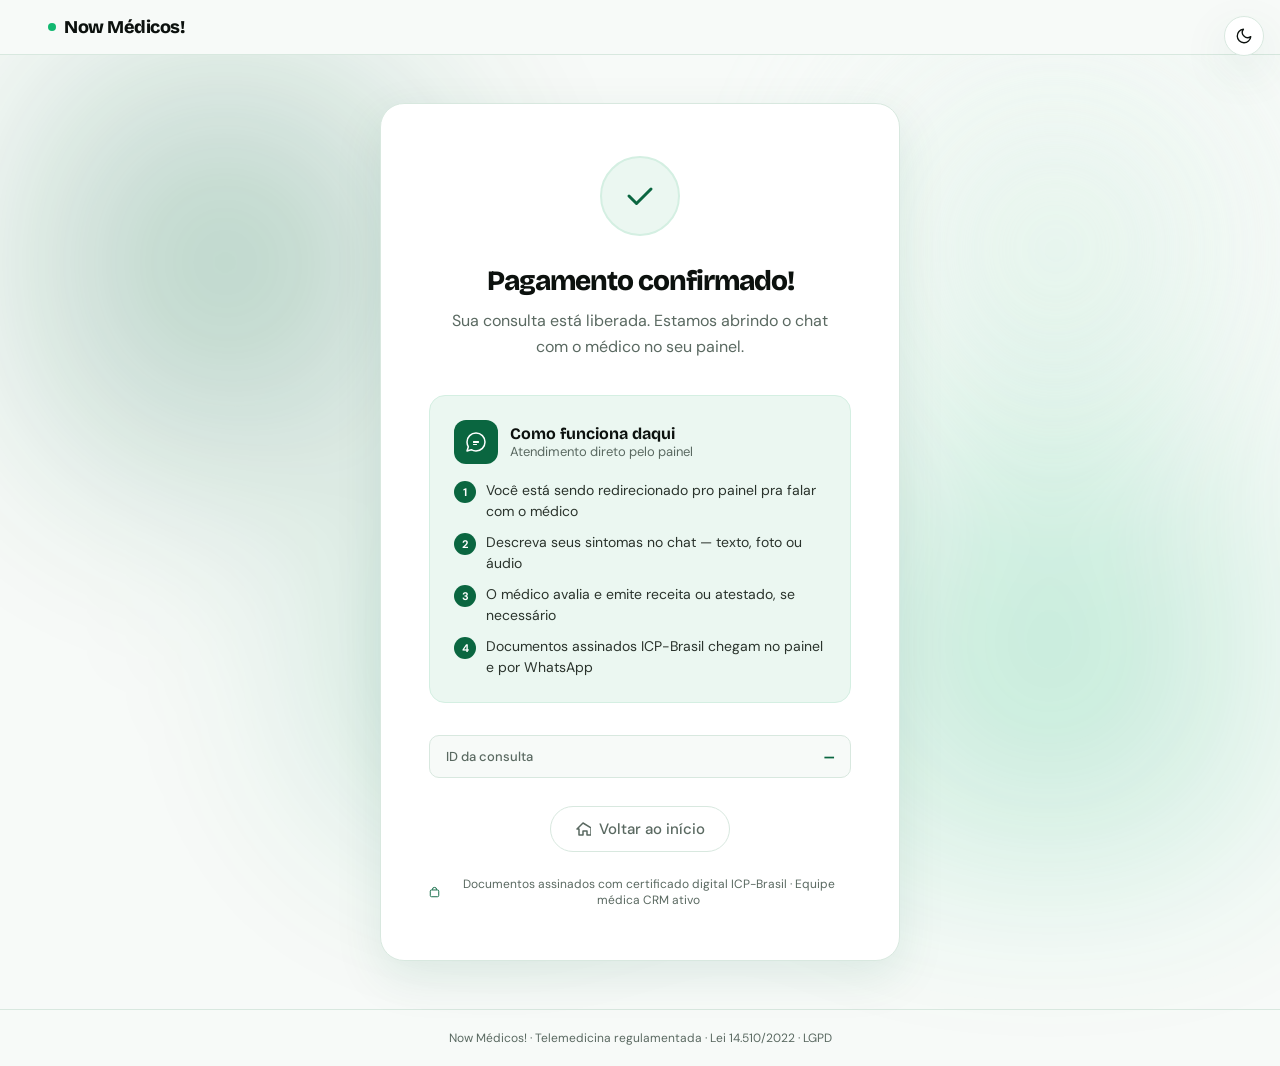
==== commit 1a7b02a3: "feat(branding): rebranding completo Now Médicos pra branch nowmedicos Esta branch deploya em www.now" ====
--- a/confirmacao.html
+++ b/confirmacao.html
@@ -3,7 +3,7 @@
 <head>
 <meta charset="UTF-8">
 <meta name="viewport" content="width=device-width, initial-scale=1.0">
-<title>Consulta Confirmada — ConsultaJá!</title>
+<title>Consulta Confirmada — Now Médicos!</title>
 
 <!-- Theme init (evita FOUC) -->
 <script>
@@ -308,7 +308,7 @@
 <nav>
   <a href="index.html" class="logo">
     <div class="logo-dot"></div>
-    ConsultaJá!
+    Now Médicos!
   </a>
 </nav>
 
@@ -412,7 +412,7 @@
 </main>
 
 <footer>
-  ConsultaJá! · Telemedicina regulamentada · Lei 14.510/2022 · LGPD
+  Now Médicos! · Telemedicina regulamentada · Lei 14.510/2022 · LGPD
 </footer>
 
 <script>
--- a/css/theme.css
+++ b/css/theme.css
@@ -1,5 +1,5 @@
 /* ╔═══════════════════════════════════════════════════════════════════════╗
-   ║  ConsultaJá! — Variáveis de tema (light + dark)                       ║
+   ║  Now Médicos! — Variáveis de tema (light + dark)                       ║
    ║                                                                       ║
    ║  Importado por todas as páginas via:                                  ║
    ║    <link rel="stylesheet" href="css/theme.css">                       ║
--- a/css/components.css
+++ b/css/components.css
@@ -1,5 +1,5 @@
 /* ╔═══════════════════════════════════════════════════════════════════════╗
-   ║  ConsultaJá! — Componentes reutilizáveis (.cj-*)                      ║
+   ║  Now Médicos! — Componentes reutilizáveis (.cj-*)                      ║
    ║                                                                       ║
    ║  Importado APÓS theme.css em todas as páginas:                        ║
    ║    <link rel="stylesheet" href="css/theme.css">                       ║
